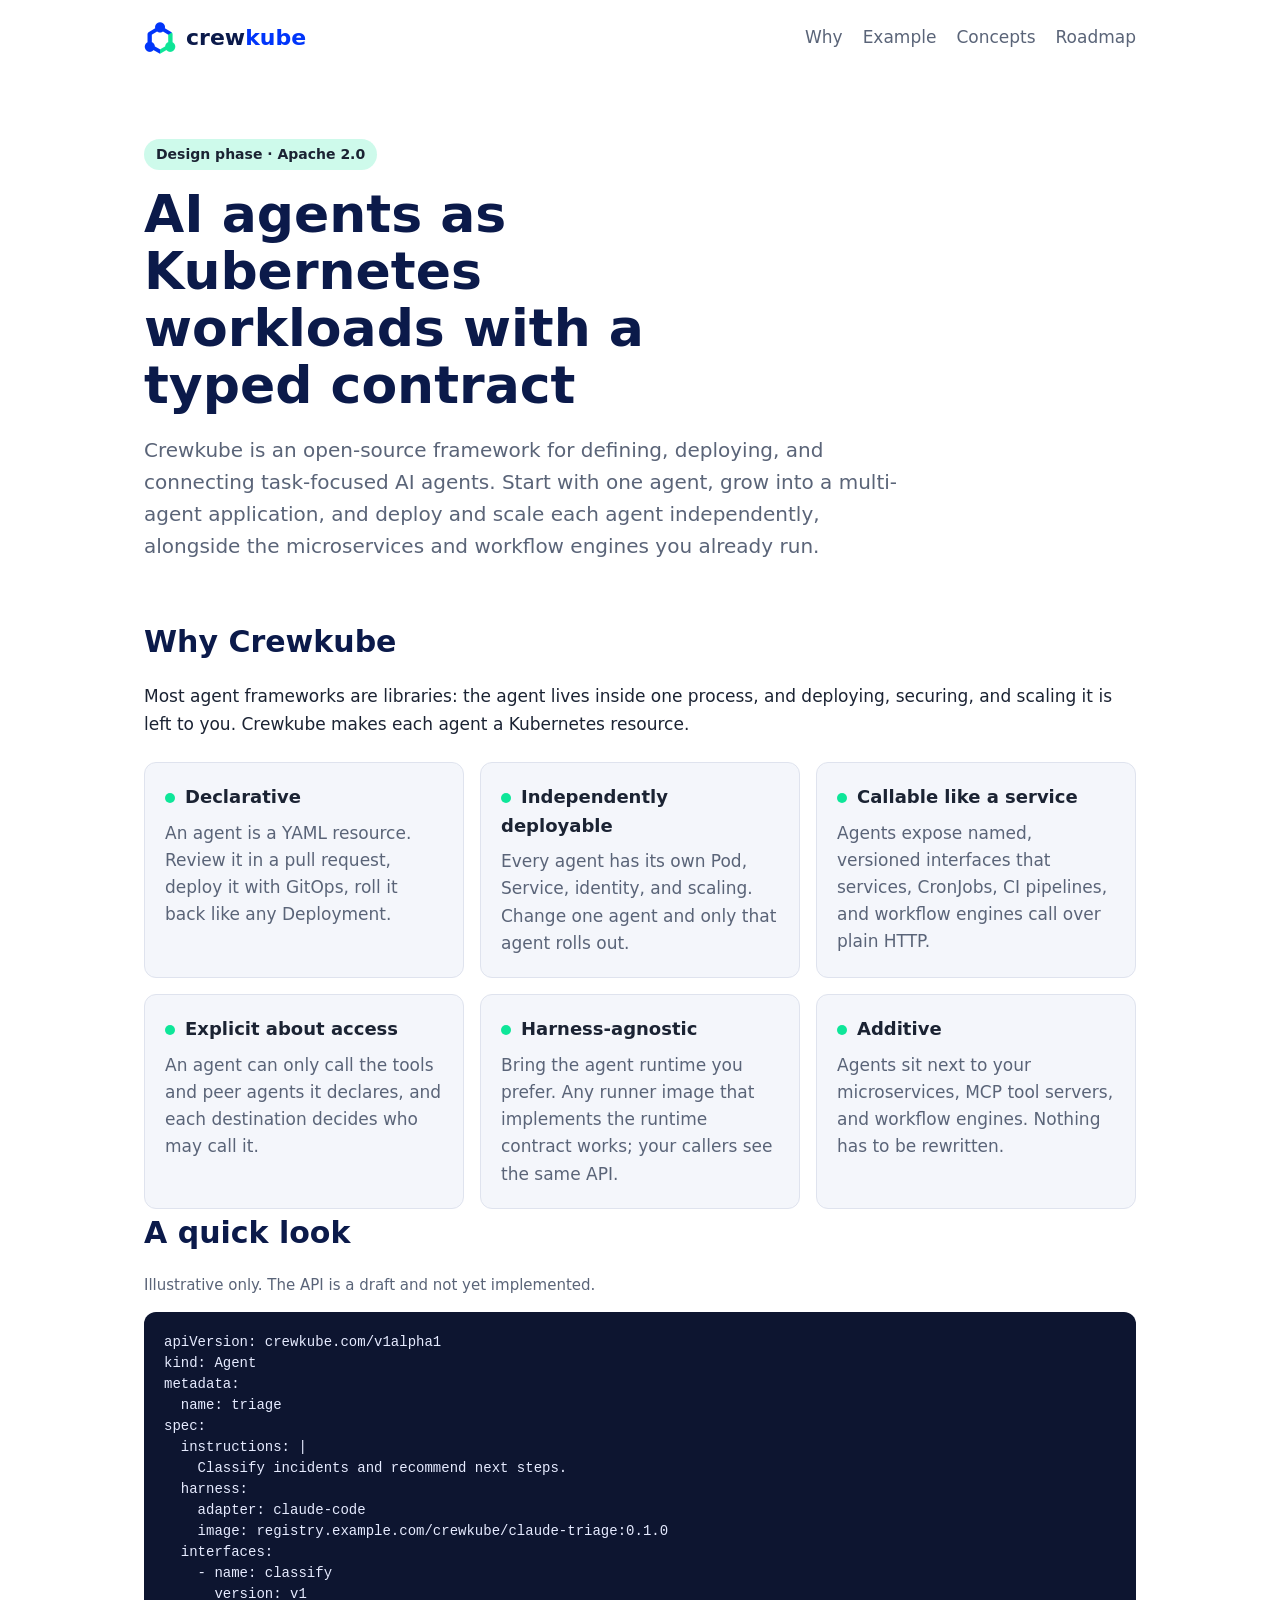
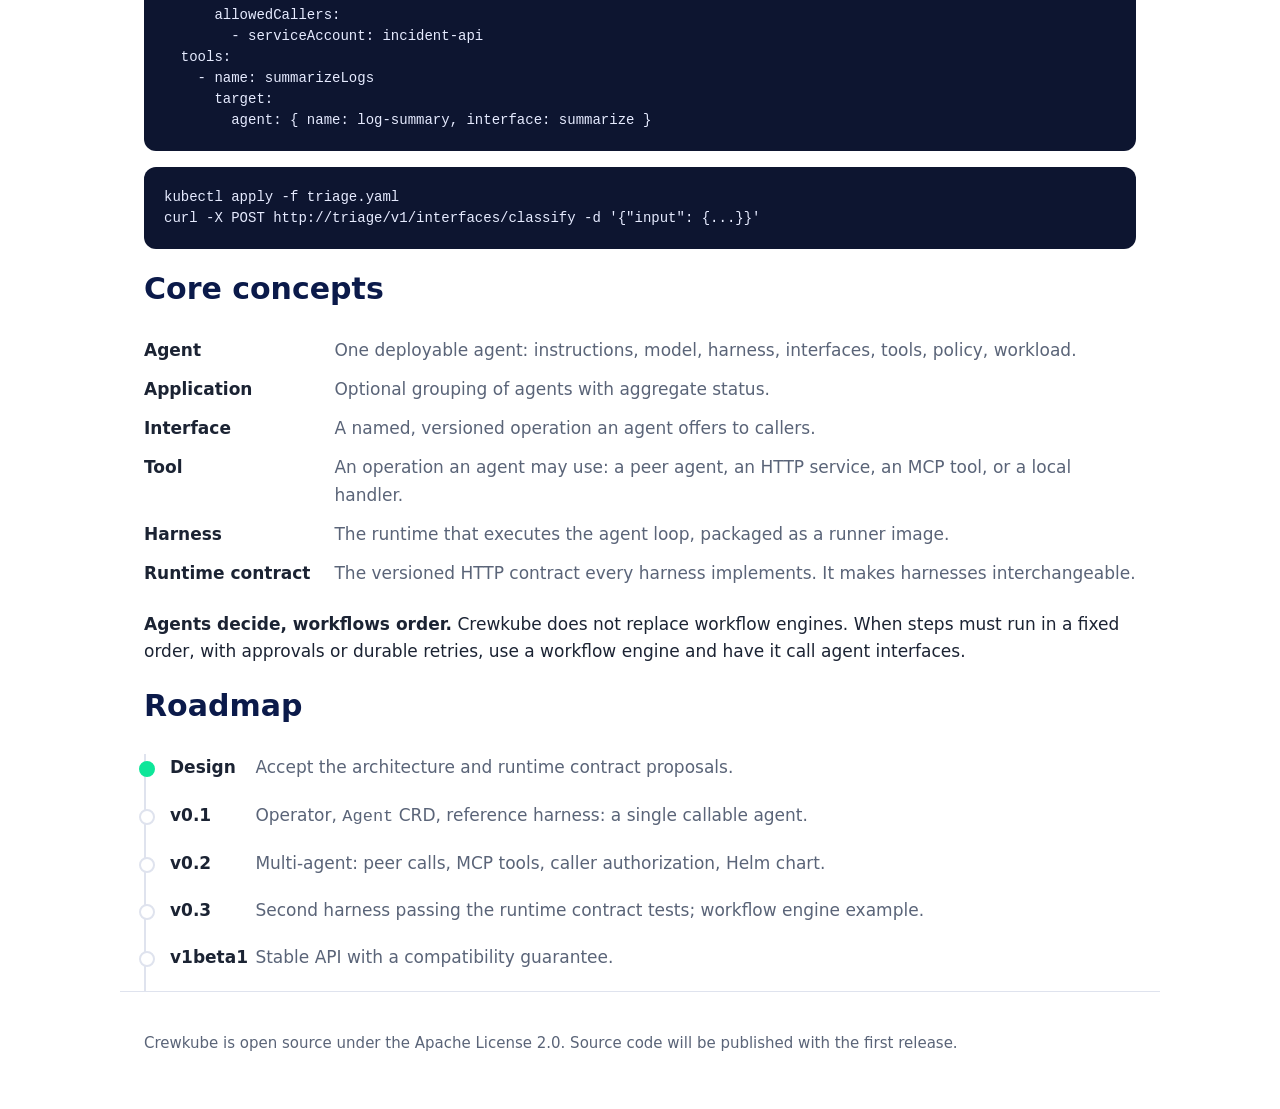
==== index.html @ 3bf7a2a6 "Add crewkube.com landing page Static site for GitHub Pages with custom domain crewkube.com.  Co-Auth" ====
<!doctype html>
<html lang="en">
<head>
  <meta charset="utf-8">
  <meta name="viewport" content="width=device-width, initial-scale=1">
  <title>Crewkube: Kubernetes-native AI agents</title>
  <meta name="description" content="Open-source, Kubernetes-native framework for defining, deploying, and connecting task-focused AI agents.">
  <meta property="og:title" content="Crewkube">
  <meta property="og:description" content="Define, deploy, and connect task-focused AI agents on Kubernetes.">
  <meta property="og:image" content="https://crewkube.com/icon-256.png">
  <link rel="icon" type="image/png" href="favicon-32.png">
  <link rel="apple-touch-icon" href="apple-touch-icon.png">
  <link rel="stylesheet" href="style.css">
</head>
<body>
  <header class="wrap nav">
    <a class="brand" href="/">
      <img src="icon-256.png" alt="" width="32" height="32">
      <span><span class="crew">crew</span><span class="kube">kube</span></span>
    </a>
    <nav>
      <a href="#why">Why</a>
      <a href="#look">Example</a>
      <a href="#concepts">Concepts</a>
      <a href="#roadmap">Roadmap</a>
    </nav>
  </header>

  <main>
    <section class="wrap hero">
      <p class="badge">Design phase · Apache 2.0</p>
      <h1>AI agents as Kubernetes workloads with a typed contract</h1>
      <p class="lead">Crewkube is an open-source framework for defining, deploying, and connecting task-focused AI agents. Start with one agent, grow into a multi-agent application, and deploy and scale each agent independently, alongside the microservices and workflow engines you already run.</p>
    </section>

    <section id="why" class="wrap">
      <h2>Why Crewkube</h2>
      <p>Most agent frameworks are libraries: the agent lives inside one process, and deploying, securing, and scaling it is left to you. Crewkube makes each agent a Kubernetes resource.</p>
      <div class="grid">
        <article><h3>Declarative</h3><p>An agent is a YAML resource. Review it in a pull request, deploy it with GitOps, roll it back like any Deployment.</p></article>
        <article><h3>Independently deployable</h3><p>Every agent has its own Pod, Service, identity, and scaling. Change one agent and only that agent rolls out.</p></article>
        <article><h3>Callable like a service</h3><p>Agents expose named, versioned interfaces that services, CronJobs, CI pipelines, and workflow engines call over plain HTTP.</p></article>
        <article><h3>Explicit about access</h3><p>An agent can only call the tools and peer agents it declares, and each destination decides who may call it.</p></article>
        <article><h3>Harness-agnostic</h3><p>Bring the agent runtime you prefer. Any runner image that implements the runtime contract works; your callers see the same API.</p></article>
        <article><h3>Additive</h3><p>Agents sit next to your microservices, MCP tool servers, and workflow engines. Nothing has to be rewritten.</p></article>
      </div>
    </section>

    <section id="look" class="wrap">
      <h2>A quick look</h2>
      <p class="note">Illustrative only. The API is a draft and not yet implemented.</p>
<pre><code>apiVersion: crewkube.com/v1alpha1
kind: Agent
metadata:
  name: triage
spec:
  instructions: |
    Classify incidents and recommend next steps.
  harness:
    adapter: claude-code
    image: registry.example.com/crewkube/claude-triage:0.1.0
  interfaces:
    - name: classify
      version: v1
      allowedCallers:
        - serviceAccount: incident-api
  tools:
    - name: summarizeLogs
      target:
        agent: { name: log-summary, interface: summarize }</code></pre>
<pre><code>kubectl apply -f triage.yaml
curl -X POST http://triage/v1/interfaces/classify -d '{"input": {...}}'</code></pre>
    </section>

    <section id="concepts" class="wrap">
      <h2>Core concepts</h2>
      <dl class="concepts">
        <dt>Agent</dt><dd>One deployable agent: instructions, model, harness, interfaces, tools, policy, workload.</dd>
        <dt>Application</dt><dd>Optional grouping of agents with aggregate status.</dd>
        <dt>Interface</dt><dd>A named, versioned operation an agent offers to callers.</dd>
        <dt>Tool</dt><dd>An operation an agent may use: a peer agent, an HTTP service, an MCP tool, or a local handler.</dd>
        <dt>Harness</dt><dd>The runtime that executes the agent loop, packaged as a runner image.</dd>
        <dt>Runtime contract</dt><dd>The versioned HTTP contract every harness implements. It makes harnesses interchangeable.</dd>
      </dl>
      <p><strong>Agents decide, workflows order.</strong> Crewkube does not replace workflow engines. When steps must run in a fixed order, with approvals or durable retries, use a workflow engine and have it call agent interfaces.</p>
    </section>

    <section id="roadmap" class="wrap">
      <h2>Roadmap</h2>
      <ol class="roadmap">
        <li class="now"><strong>Design</strong> <span>Accept the architecture and runtime contract proposals.</span></li>
        <li><strong>v0.1</strong> <span>Operator, <code>Agent</code> CRD, reference harness: a single callable agent.</span></li>
        <li><strong>v0.2</strong> <span>Multi-agent: peer calls, MCP tools, caller authorization, Helm chart.</span></li>
        <li><strong>v0.3</strong> <span>Second harness passing the runtime contract tests; workflow engine example.</span></li>
        <li><strong>v1beta1</strong> <span>Stable API with a compatibility guarantee.</span></li>
      </ol>
    </section>
  </main>

  <footer class="wrap footer">
    <p>Crewkube is open source under the Apache License 2.0. Source code will be published with the first release.</p>
  </footer>
</body>
</html>
---- style.css ----
:root {
  --blue: #0035fa;
  --mint: #0ee699;
  --navy: #0b1a4a;
  --text: #1b2333;
  --muted: #5a6478;
  --bg: #ffffff;
  --card: #f4f6fb;
  --line: #dfe3ee;
  --code-bg: #0d1530;
  --code-text: #e6ebff;
}

@media (prefers-color-scheme: dark) {
  :root {
    --navy: #e6ebff;
    --text: #e6ebff;
    --muted: #a3adc4;
    --bg: #0b1020;
    --card: #141b30;
    --line: #26304a;
    --code-bg: #060a18;
  }
}

* { box-sizing: border-box; }

body {
  margin: 0;
  font: 17px/1.6 system-ui, -apple-system, "Segoe UI", Roboto, sans-serif;
  color: var(--text);
  background: var(--bg);
}

a { color: var(--blue); }
@media (prefers-color-scheme: dark) { a { color: #6f8dff; } }

.wrap { max-width: 1040px; margin: 0 auto; padding: 0 24px; }

.nav {
  display: flex; align-items: center; justify-content: space-between;
  gap: 16px; padding-top: 20px; padding-bottom: 20px; flex-wrap: wrap;
}
.brand { display: flex; align-items: center; gap: 10px; text-decoration: none; font-weight: 800; font-size: 22px; }
.crew { color: var(--navy); }
.kube { color: var(--blue); }
@media (prefers-color-scheme: dark) { .kube { color: #6f8dff; } }
.nav nav { display: flex; gap: 20px; }
.nav nav a { color: var(--muted); text-decoration: none; }
.nav nav a:hover { color: var(--text); }

section { padding: 48px 24px; }
.hero { padding-top: 64px; padding-bottom: 56px; }
.badge {
  display: inline-block; margin: 0 0 16px; padding: 4px 12px; border-radius: 999px;
  background: color-mix(in srgb, var(--mint) 20%, transparent); color: var(--text);
  font-size: 14px; font-weight: 600;
}
h1 { font-size: clamp(32px, 5vw, 52px); line-height: 1.1; margin: 0 0 20px; color: var(--navy); max-width: 18ch; }
h2 { font-size: 30px; margin: 0 0 16px; color: var(--navy); }
h3 { font-size: 18px; margin: 0 0 8px; }
.lead { font-size: 20px; color: var(--muted); max-width: 60ch; margin: 0; }
.note { color: var(--muted); font-size: 15px; }

.grid { display: grid; grid-template-columns: repeat(auto-fit, minmax(280px, 1fr)); gap: 16px; margin-top: 24px; }
.grid article { background: var(--card); border: 1px solid var(--line); border-radius: 12px; padding: 20px; }
.grid article p { margin: 0; color: var(--muted); }
.grid article h3::before {
  content: ""; display: inline-block; width: 10px; height: 10px; border-radius: 50%;
  background: var(--mint); margin-right: 10px; vertical-align: middle;
}

pre {
  background: var(--code-bg); color: var(--code-text); border-radius: 12px;
  padding: 20px; overflow-x: auto; font-size: 14px; line-height: 1.5; margin: 0 0 16px;
}
code { font-family: ui-monospace, SFMono-Regular, Consolas, monospace; }

.concepts { display: grid; grid-template-columns: max-content 1fr; gap: 12px 24px; margin: 24px 0; }
.concepts dt { font-weight: 700; }
.concepts dd { margin: 0; color: var(--muted); }
@media (max-width: 600px) {
  .concepts { grid-template-columns: 1fr; gap: 4px; }
  .concepts dd { margin-bottom: 12px; }
}

.roadmap { list-style: none; padding: 0; margin: 24px 0 0; border-left: 2px solid var(--line); }
.roadmap li { position: relative; padding: 0 0 20px 24px; }
.roadmap li::before {
  content: ""; position: absolute; left: -7px; top: 7px; width: 12px; height: 12px;
  border-radius: 50%; background: var(--bg); border: 2px solid var(--line);
}
.roadmap li.now::before { background: var(--mint); border-color: var(--mint); }
.roadmap strong { display: inline-block; min-width: 80px; }
.roadmap span { color: var(--muted); }

.footer { border-top: 1px solid var(--line); padding-top: 24px; padding-bottom: 40px; color: var(--muted); font-size: 15px; }
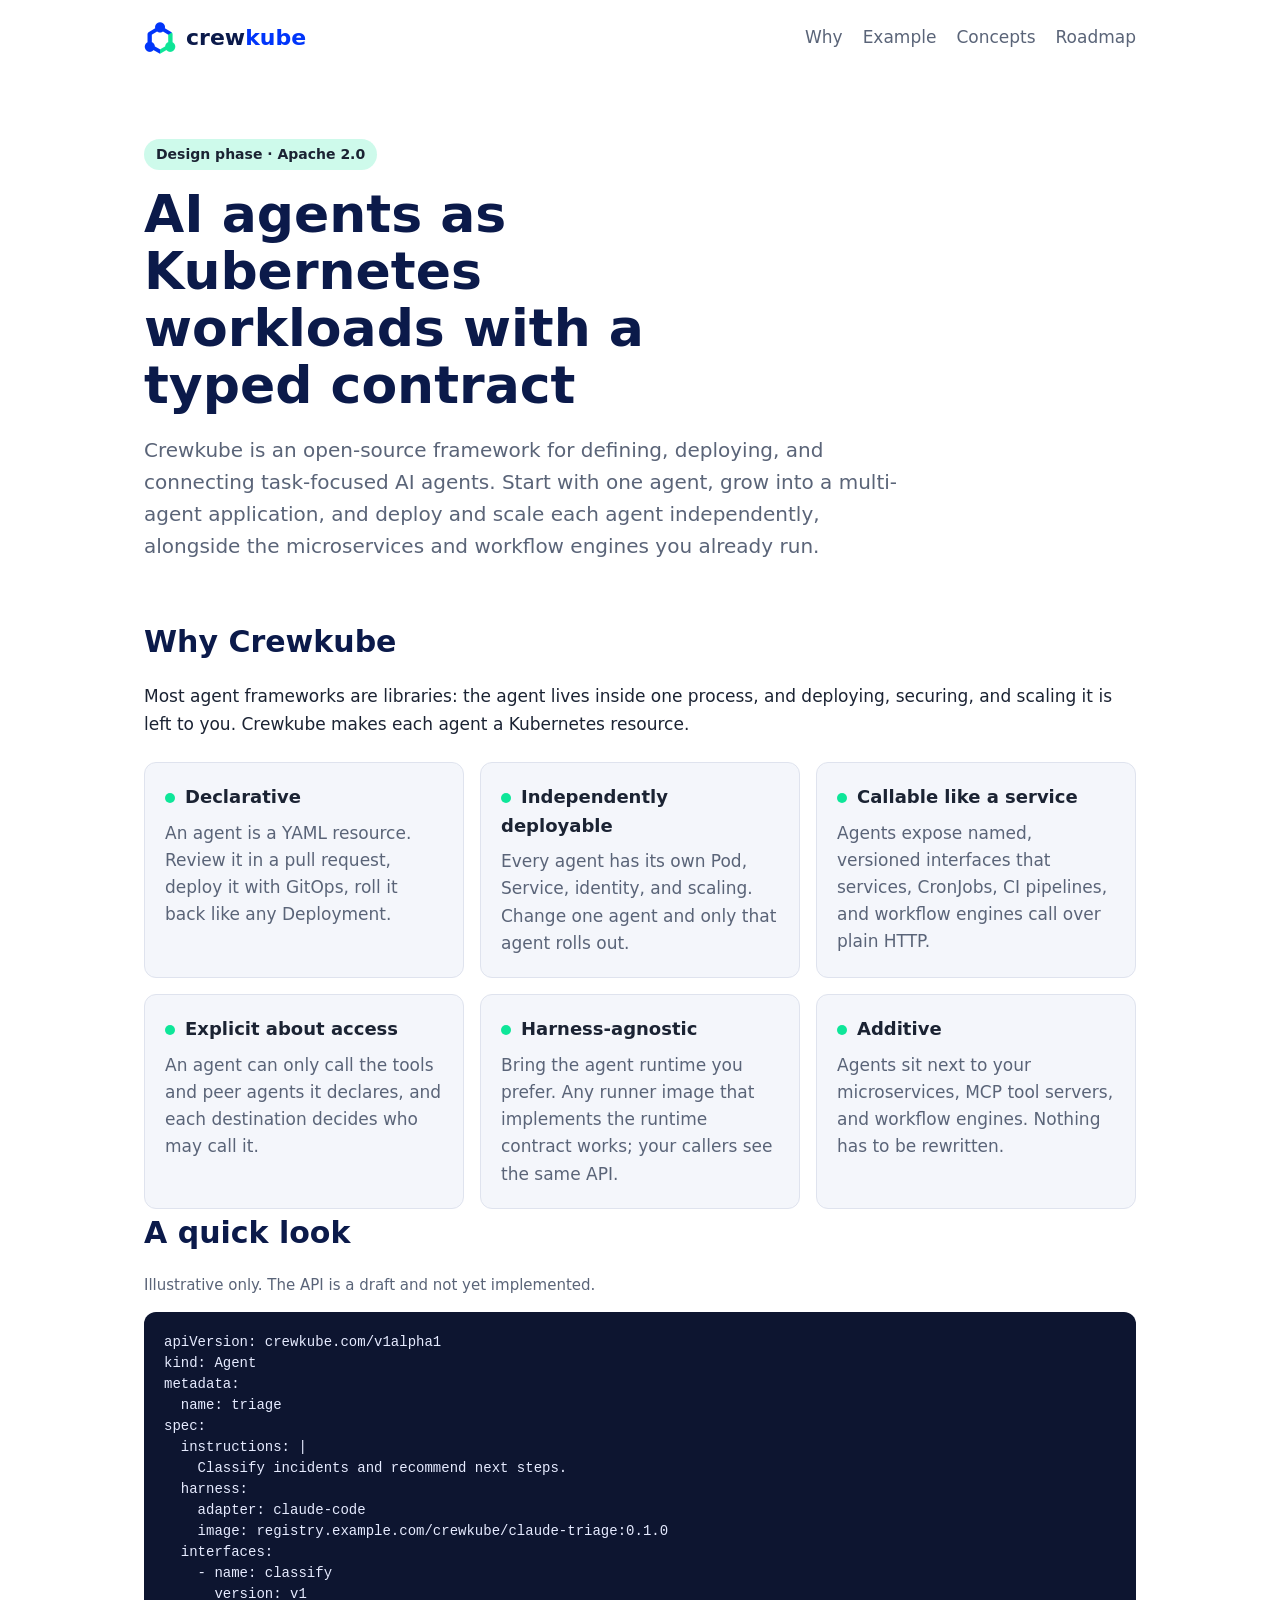
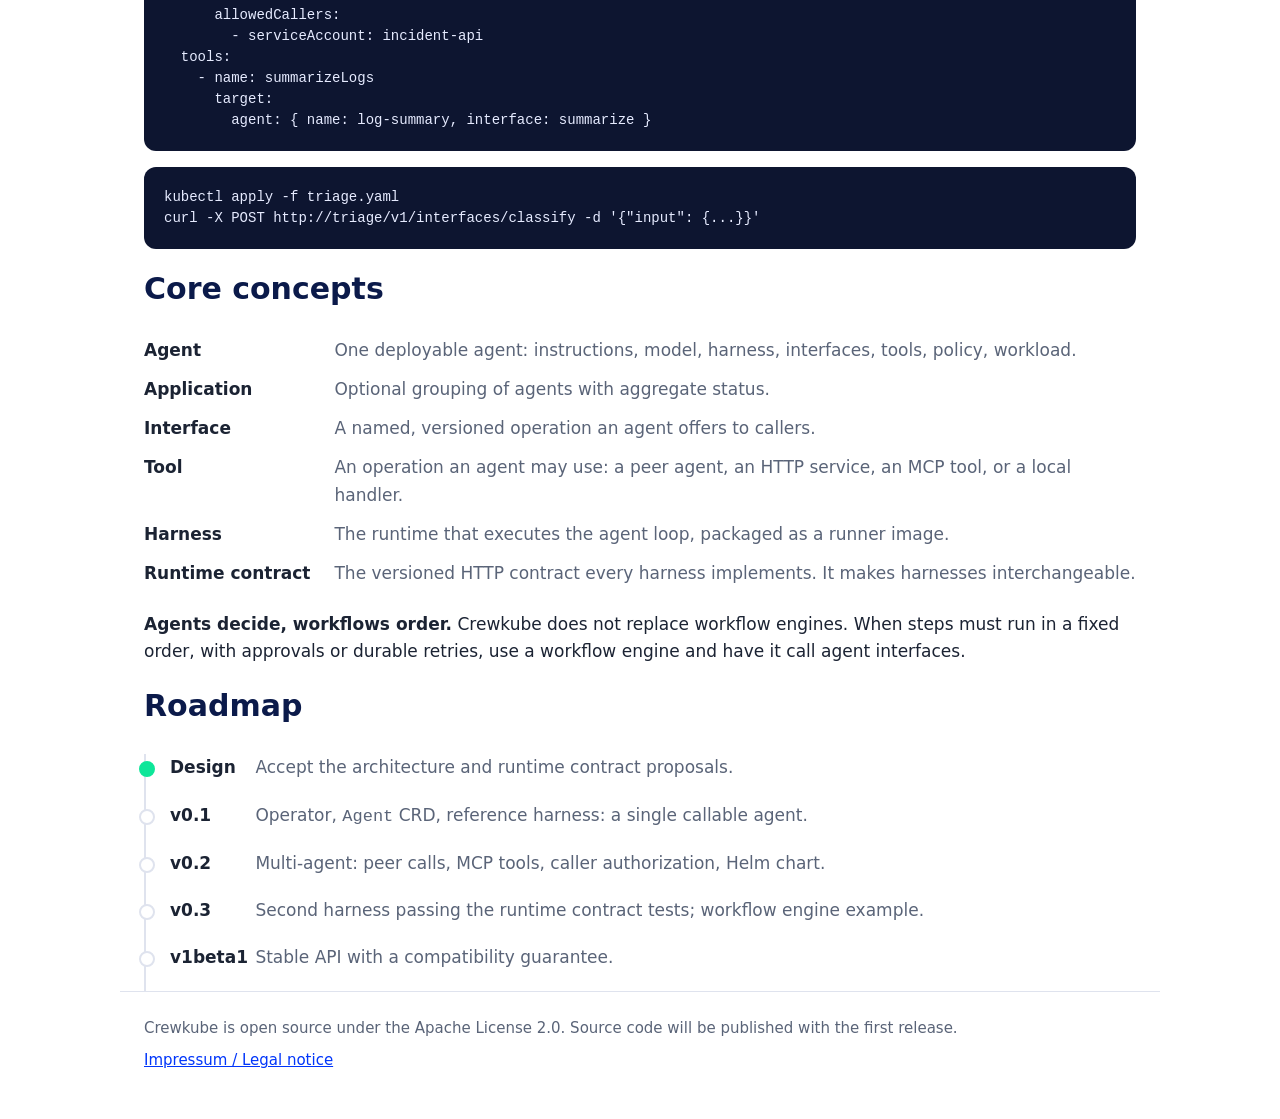
==== commit 0322feb1: "Add Impressum Co-Authored-By: Claude Opus 5.5 <noreply@anthropic.com>" ====
--- a/index.html
+++ b/index.html
@@ -14,7 +14,7 @@
 </head>
 <body>
   <header class="wrap nav">
-    <a class="brand" href="/">
+    <a class="brand" href="./">
       <img src="icon-256.png" alt="" width="32" height="32">
       <span><span class="crew">crew</span><span class="kube">kube</span></span>
     </a>
@@ -99,6 +99,7 @@
 
   <footer class="wrap footer">
     <p>Crewkube is open source under the Apache License 2.0. Source code will be published with the first release.</p>
+    <p><a href="impressum.html">Impressum / Legal notice</a></p>
   </footer>
 </body>
 </html>
--- a/style.css
+++ b/style.css
@@ -95,3 +95,7 @@
 .roadmap span { color: var(--muted); }
 
 .footer { border-top: 1px solid var(--line); padding-top: 24px; padding-bottom: 40px; color: var(--muted); font-size: 15px; }
+
+.legal h1 { font-size: 36px; }
+.legal h2 { font-size: 22px; margin-top: 40px; }
+.footer p { margin: 0 0 8px; }
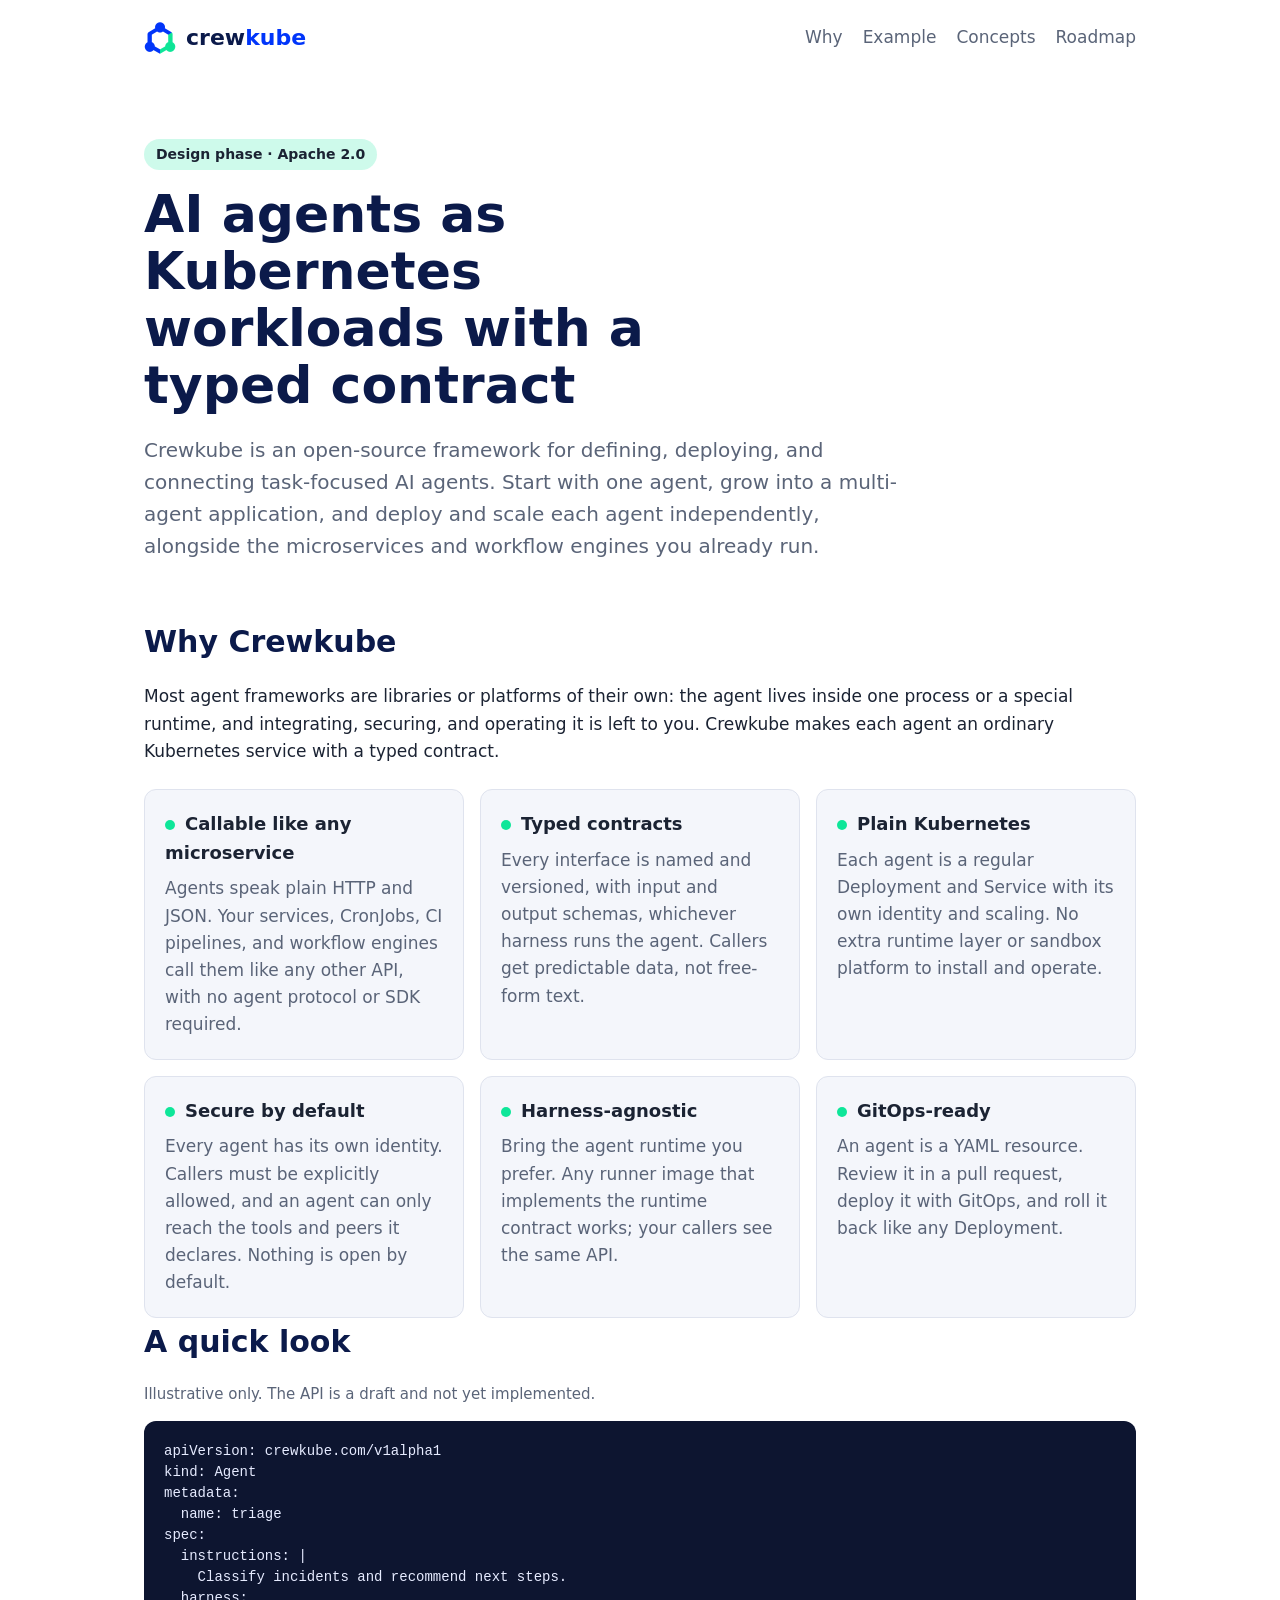
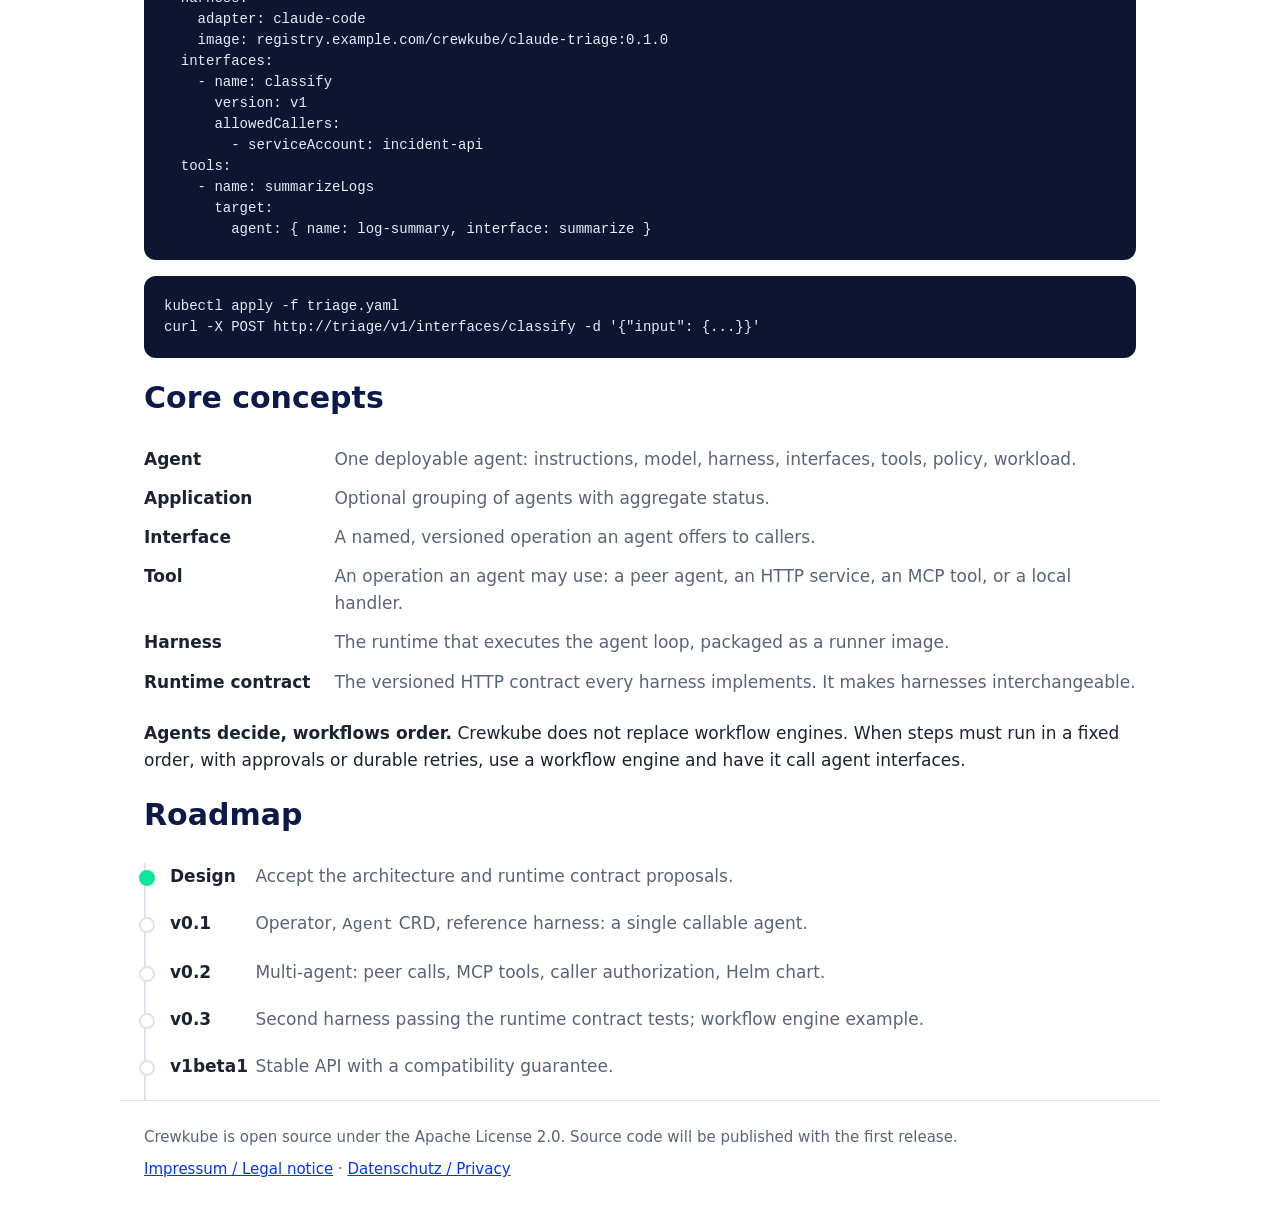
==== commit be41e7f7: "Add privacy policy; sharpen Why Crewkube section Co-Authored-By: Claude Opus 5.5 <noreply@anthropic." ====
--- a/index.html
+++ b/index.html
@@ -35,14 +35,14 @@
 
     <section id="why" class="wrap">
       <h2>Why Crewkube</h2>
-      <p>Most agent frameworks are libraries: the agent lives inside one process, and deploying, securing, and scaling it is left to you. Crewkube makes each agent a Kubernetes resource.</p>
+      <p>Most agent frameworks are libraries or platforms of their own: the agent lives inside one process or a special runtime, and integrating, securing, and operating it is left to you. Crewkube makes each agent an ordinary Kubernetes service with a typed contract.</p>
       <div class="grid">
-        <article><h3>Declarative</h3><p>An agent is a YAML resource. Review it in a pull request, deploy it with GitOps, roll it back like any Deployment.</p></article>
-        <article><h3>Independently deployable</h3><p>Every agent has its own Pod, Service, identity, and scaling. Change one agent and only that agent rolls out.</p></article>
-        <article><h3>Callable like a service</h3><p>Agents expose named, versioned interfaces that services, CronJobs, CI pipelines, and workflow engines call over plain HTTP.</p></article>
-        <article><h3>Explicit about access</h3><p>An agent can only call the tools and peer agents it declares, and each destination decides who may call it.</p></article>
+        <article><h3>Callable like any microservice</h3><p>Agents speak plain HTTP and JSON. Your services, CronJobs, CI pipelines, and workflow engines call them like any other API, with no agent protocol or SDK required.</p></article>
+        <article><h3>Typed contracts</h3><p>Every interface is named and versioned, with input and output schemas, whichever harness runs the agent. Callers get predictable data, not free-form text.</p></article>
+        <article><h3>Plain Kubernetes</h3><p>Each agent is a regular Deployment and Service with its own identity and scaling. No extra runtime layer or sandbox platform to install and operate.</p></article>
+        <article><h3>Secure by default</h3><p>Every agent has its own identity. Callers must be explicitly allowed, and an agent can only reach the tools and peers it declares. Nothing is open by default.</p></article>
         <article><h3>Harness-agnostic</h3><p>Bring the agent runtime you prefer. Any runner image that implements the runtime contract works; your callers see the same API.</p></article>
-        <article><h3>Additive</h3><p>Agents sit next to your microservices, MCP tool servers, and workflow engines. Nothing has to be rewritten.</p></article>
+        <article><h3>GitOps-ready</h3><p>An agent is a YAML resource. Review it in a pull request, deploy it with GitOps, and roll it back like any Deployment.</p></article>
       </div>
     </section>
 
@@ -99,7 +99,7 @@
 
   <footer class="wrap footer">
     <p>Crewkube is open source under the Apache License 2.0. Source code will be published with the first release.</p>
-    <p><a href="impressum.html">Impressum / Legal notice</a></p>
+    <p><a href="impressum.html">Impressum / Legal notice</a> · <a href="datenschutz.html">Datenschutz / Privacy</a></p>
   </footer>
 </body>
 </html>
